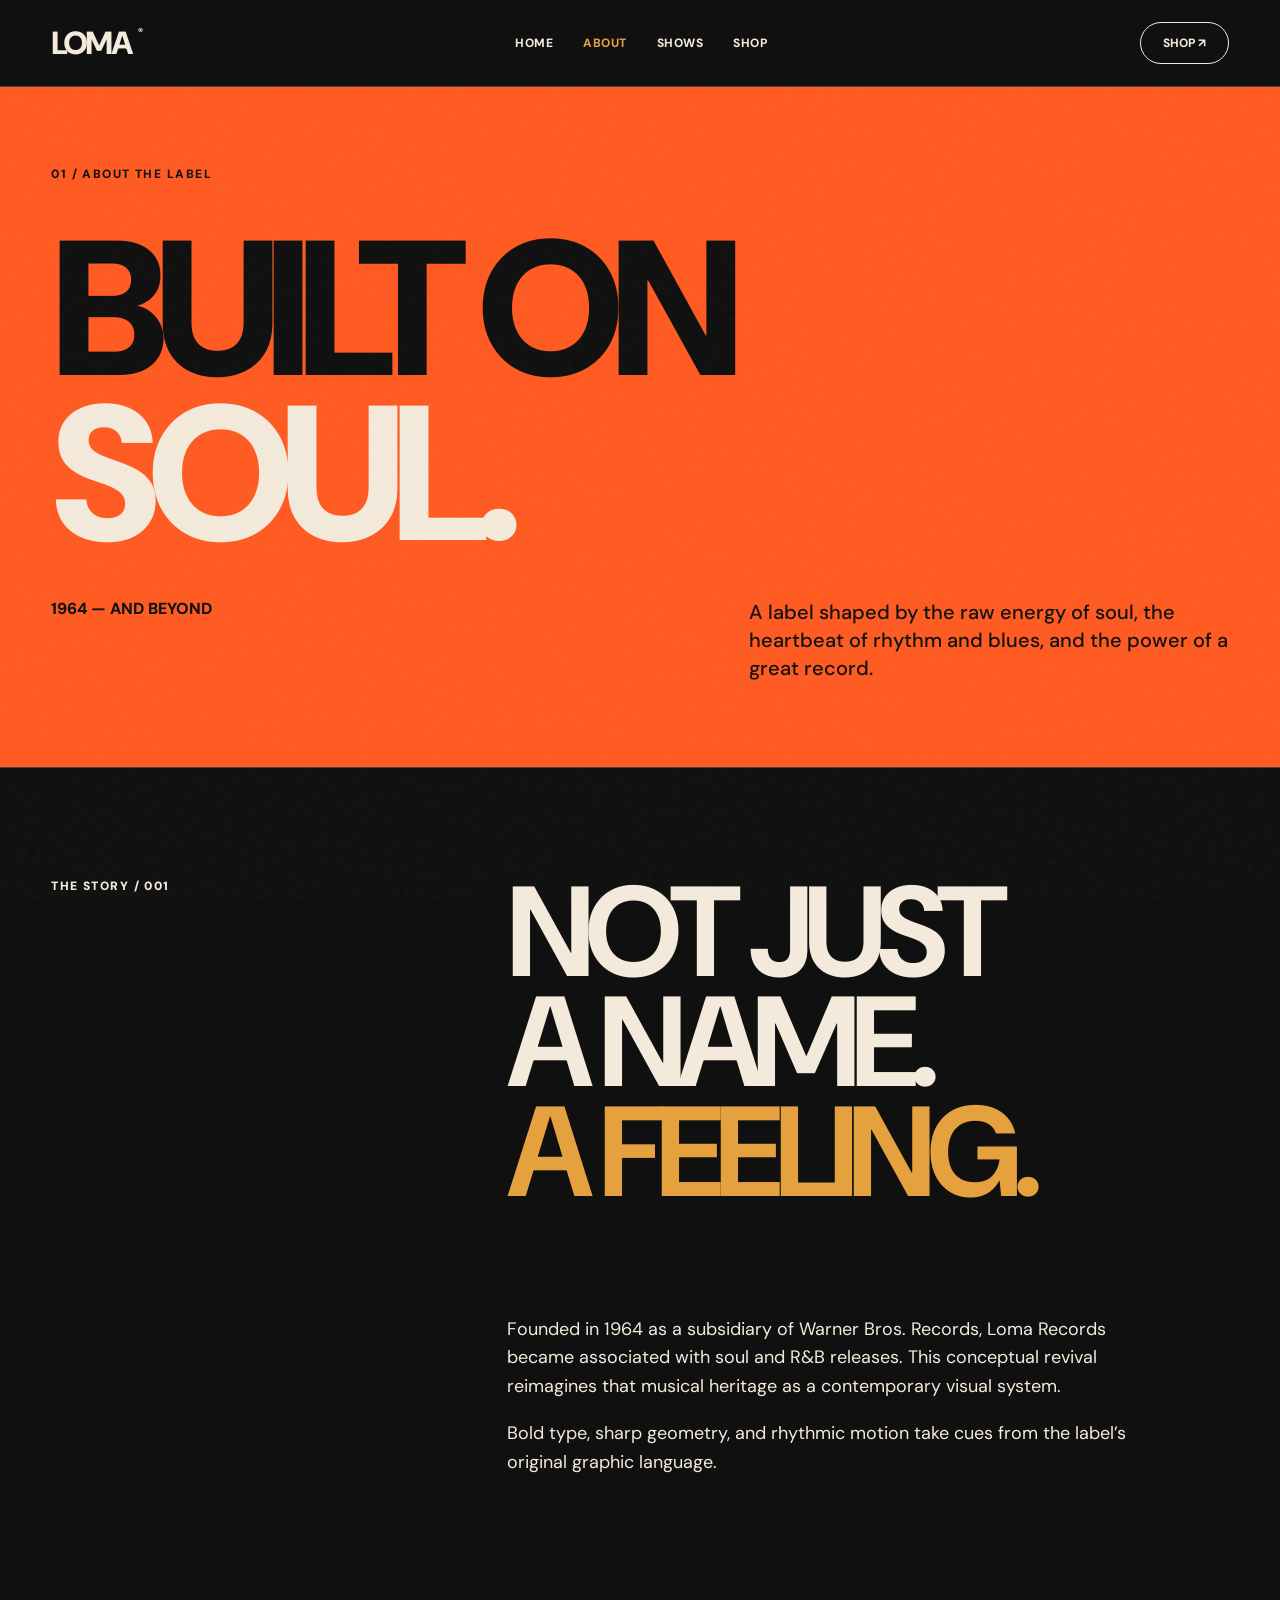
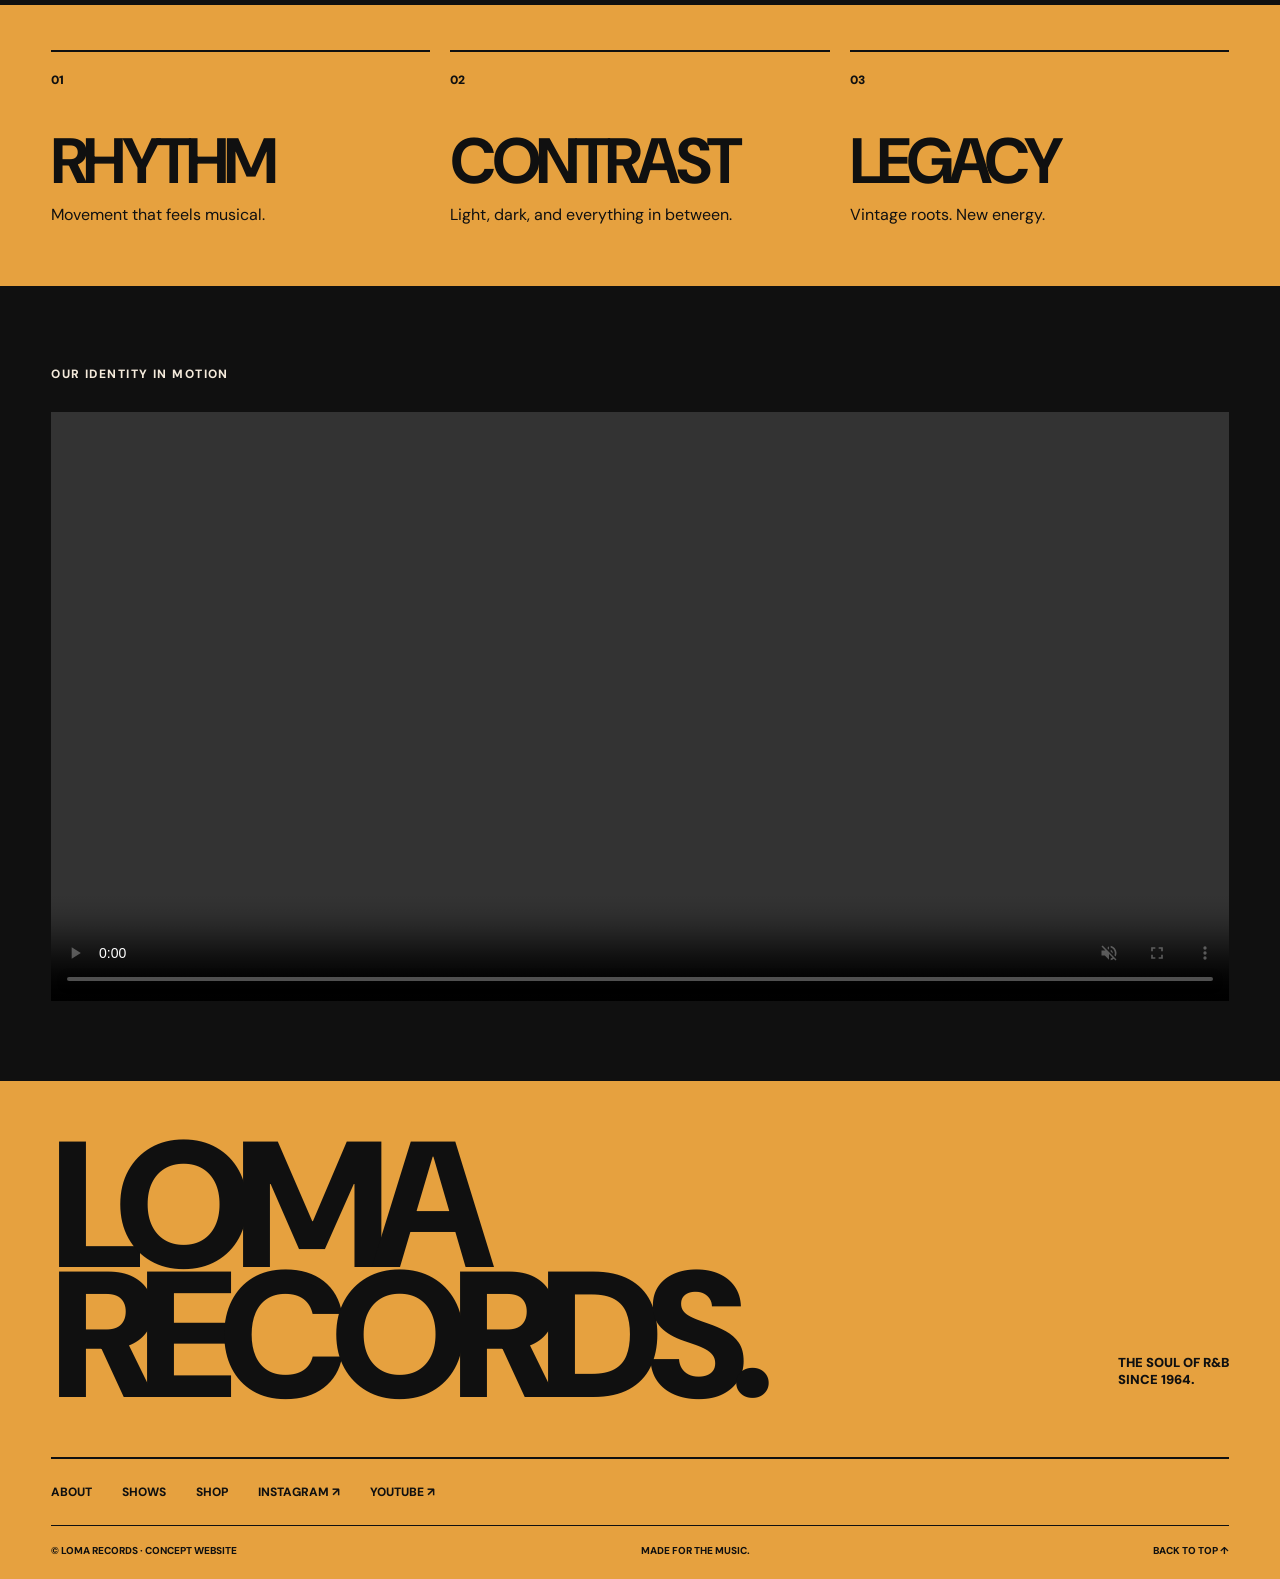
==== html/about.html @ 51dcf8d4 "initial launch" ====
<!DOCTYPE html>
<html lang="en">
 <head>
  <meta charset="utf-8"/>
  <meta content="width=device-width, initial-scale=1" name="viewport"/>
  <meta content="#101010" name="theme-color"/>
  <title>
   About &mdash; Loma Records
  </title>
  <link href="../css/about.css" rel="stylesheet"/>
  <script defer="" src="../js/main.js">
  </script>
 </head>
 <body>
  <div aria-hidden="true" class="grain">
  </div>
  <header class="site-header">
   <a aria-label="Loma Records home" class="wordmark" href="index.html">
    LOMA
    <span>
     &reg;
    </span>
   </a>
   <button aria-expanded="false" aria-label="Toggle menu" class="menu-toggle">
    MENU
    <span>
     ☰
    </span>
   </button>
   <nav aria-label="Main navigation" class="nav">
    <a class="" href="index.html">
     Home
    </a>
    <a class="active" href="about.html">
     About
    </a>
    <a class="" href="shows.html">
     Shows
    </a>
    <a class="" href="shop.html">
     Shop
    </a>
   </nav>
   <a class="header-cta" href="shop.html">
    SHOP &nearrow;
   </a>
  </header>
  <main id="top">
   <!-- PAGE SECTION -->
   <section class="page-hero">
    <span class="section-kicker">
     01 / ABOUT THE LABEL
    </span>
    <h1>
     BUILT ON
     <br/>
     <i>
      SOUL.
     </i>
    </h1>
    <div class="hero-caption">
     <span>
      1964 &mdash; AND BEYOND
     </span>
     <p>
      A label shaped by the raw energy of soul, the heartbeat of rhythm and blues, and the power of a great record.
     </p>
    </div>
   </section>
   <!-- PAGE SECTION -->
   <section class="story reveal">
    <div class="story-number">
     THE STORY / 001
    </div>
    <div>
     <h2>
      NOT JUST
      <br/>
      A NAME.
      <br/>
      <i>
       A FEELING.
      </i>
     </h2>
     <p>
      Founded in 1964 as a subsidiary of Warner Bros. Records, Loma Records became associated with soul and R&amp;B releases. This conceptual revival reimagines that musical heritage as a contemporary visual system.
     </p>
     <p>
      Bold type, sharp geometry, and rhythmic motion take cues from the label&rsquo;s original graphic language.
     </p>
    </div>
   </section>
   <!-- PAGE SECTION -->
   <section class="values reveal">
    <div>
     <span>
      01
     </span>
     <h3>
      RHYTHM
     </h3>
     <p>
      Movement that feels musical.
     </p>
    </div>
    <div>
     <span>
      02
     </span>
     <h3>
      CONTRAST
     </h3>
     <p>
      Light, dark, and everything in between.
     </p>
    </div>
    <div>
     <span>
      03
     </span>
     <h3>
      LEGACY
     </h3>
     <p>
      Vintage roots. New energy.
     </p>
    </div>
   </section>
   <!-- PAGE SECTION -->
   <section class="about-video reveal">
    <div class="section-kicker">
     OUR IDENTITY IN MOTION
    </div>
    <video autoplay="" controls="" loop="" muted="" playsinline="" src="../media/logo-ident.mp4">
    </video>
   </section>
  </main>
  <footer class="footer">
   <div class="footer-top">
    <span>
     LOMA
     <br/>
     RECORDS.
    </span>
    <p>
     THE SOUL OF R&amp;B
     <br/>
     SINCE 1964.
    </p>
   </div>
   <div class="footer-links">
    <a href="about.html">
     ABOUT
    </a>
    <a href="shows.html">
     SHOWS
    </a>
    <a href="shop.html">
     SHOP
    </a>
    <a href="https://www.instagram.com/" rel="noopener noreferrer" target="_blank">
     INSTAGRAM &nearrow;
    </a>
    <a href="https://www.youtube.com/" rel="noopener noreferrer" target="_blank">
     YOUTUBE &nearrow;
    </a>
   </div>
   <div class="footer-bottom">
    <span>
     &copy; LOMA RECORDS &middot; CONCEPT WEBSITE
    </span>
    <span>
     MADE FOR THE MUSIC.
    </span>
    <a href="#top">
     BACK TO TOP &uarr;
    </a>
   </div>
  </footer>
 </body>
</html>
---- css/about.css ----
@import url('base.css');
.page-hero {
  background:var(--orange);
  color:var(--black)
}

.page-hero h1 i {
  color:var(--cream)
}

.hero-caption {
  display:flex;
  justify-content:space-between;
  gap:20px;
  font-weight:800
}

.hero-caption p {
  max-width:480px;
  font-size:20px;
  line-height:1.4;
  font-weight:500
}

.story {
  padding:110px 4%;
  display:grid;
  grid-template-columns:1fr 2fr;
  gap:8%
}

.story-number {
  font-size:12px;
  font-weight:900;
  letter-spacing:.12em
}

.story h2 {
  font-size:clamp(70px,10vw,160px)
}

.story p {
  max-width:650px;
  line-height:1.6;
  font-size:18px
}

.values {
  display:grid;
  grid-template-columns:repeat(3,1fr);
  background:var(--gold);
  color:var(--black);
  padding:45px 4%;
  gap:20px
}

.values>div {
  border-top:2px solid var(--black);
  padding-top:16px
}

.values span {
  font-size:12px;
  font-weight:900
}

.values h3 {
  font-size:clamp(40px,5vw,80px);
  margin:45px 0 15px
}

.about-video {
  padding:80px 4%
}

.about-video video {
  display:block;
  width:100%;
  margin-top:30px;
  background:#000
}

.big-link {
  display:flex;
  justify-content:space-between;
  align-items:center;
  background:var(--cream);
  color:var(--black);
  padding:50px 4%;
  font-size:clamp(36px,7vw,100px);
  font-weight:900;
  letter-spacing:-.08em
}

.big-link:hover {
  background:var(--orange)
}

@media(max-width:700px) {
  .story,.values {
    grid-template-columns:1fr
  }

  .story {
    padding:70px 5%
  }

  .hero-caption {
    display:block
  }

  .story h2 {
    font-size:65px
  }

}
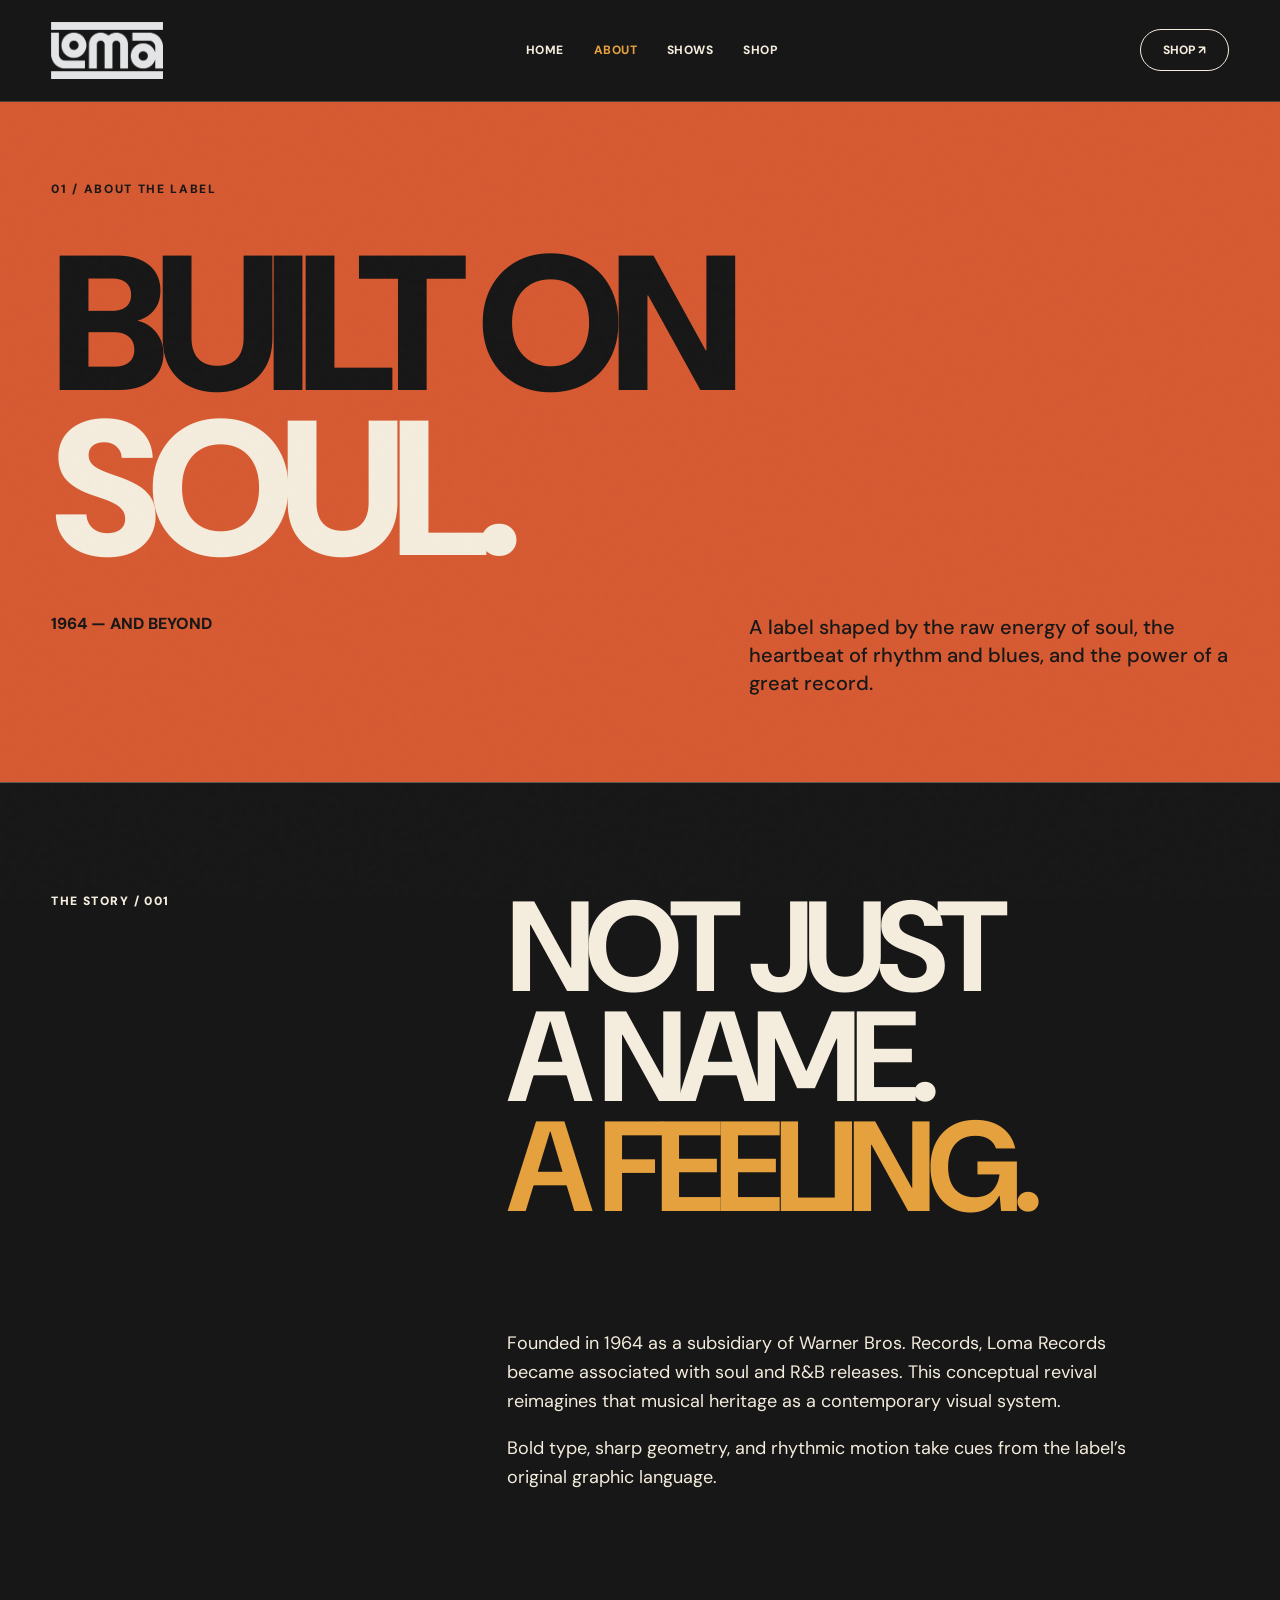
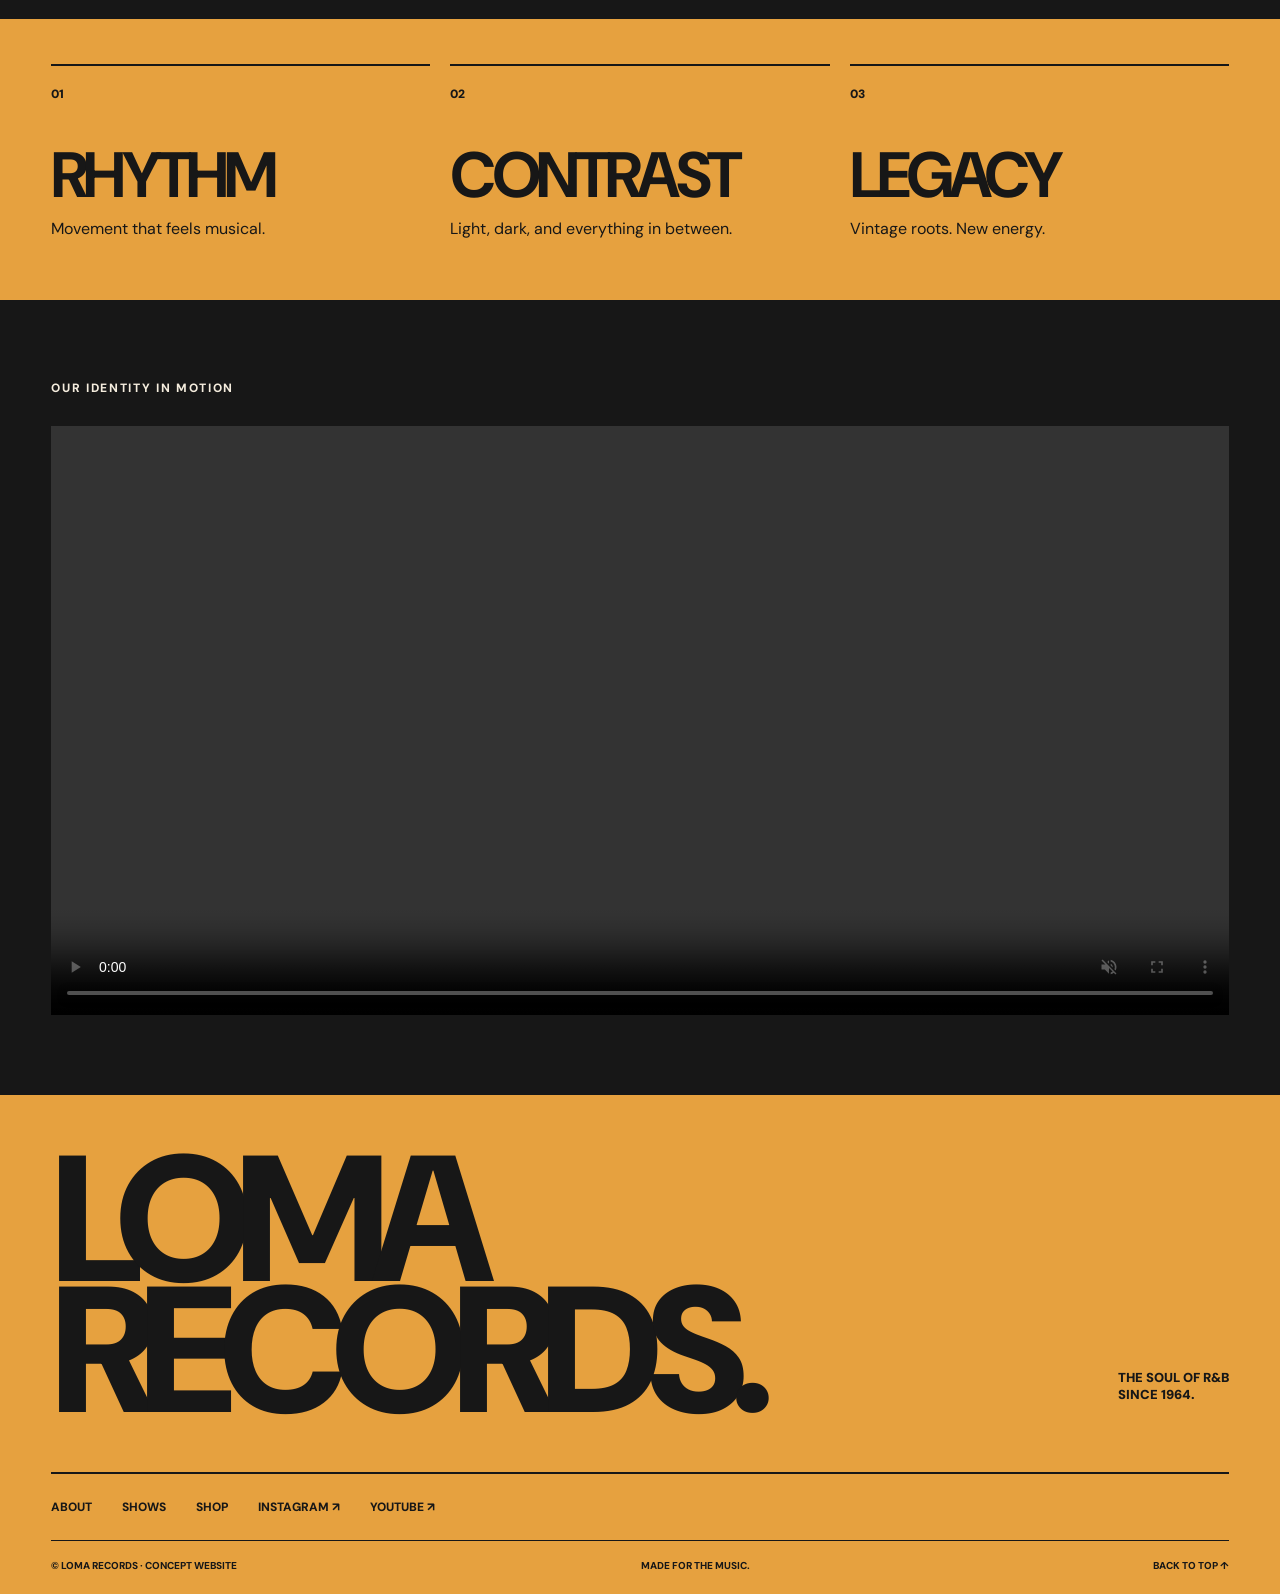
==== commit cb5299f3: ". ." ====
--- a/html/about.html
+++ b/html/about.html
@@ -16,10 +16,7 @@
   </div>
   <header class="site-header">
    <a aria-label="Loma Records home" class="wordmark" href="index.html">
-    LOMA
-    <span>
-     &reg;
-    </span>
+    <img alt="Loma Records" src="../images/loma-logo.png"/>
    </a>
    <button aria-expanded="false" aria-label="Toggle menu" class="menu-toggle">
     MENU
@@ -47,7 +44,7 @@
   </header>
   <main id="top">
    <!-- PAGE SECTION -->
-   <section class="page-hero">
+   <section class="page-hero heritage-section">
     <span class="section-kicker">
      01 / ABOUT THE LABEL
     </span>
@@ -68,7 +65,7 @@
     </div>
    </section>
    <!-- PAGE SECTION -->
-   <section class="story reveal">
+   <section class="story reveal heritage-section">
     <div class="story-number">
      THE STORY / 001
     </div>
@@ -91,7 +88,7 @@
     </div>
    </section>
    <!-- PAGE SECTION -->
-   <section class="values reveal">
+   <section class="values reveal heritage-section">
     <div>
      <span>
       01
@@ -127,7 +124,7 @@
     </div>
    </section>
    <!-- PAGE SECTION -->
-   <section class="about-video reveal">
+   <section class="about-video reveal heritage-section">
     <div class="section-kicker">
      OUR IDENTITY IN MOTION
     </div>
--- a/css/about.css
+++ b/css/about.css
@@ -114,3 +114,8 @@
   }
 
 }
+
+/* ==========================================================
+   ABOUT | retro-modern refinement, original layout preserved
+   ========================================================== */
+.heritage-section { position:relative; }
